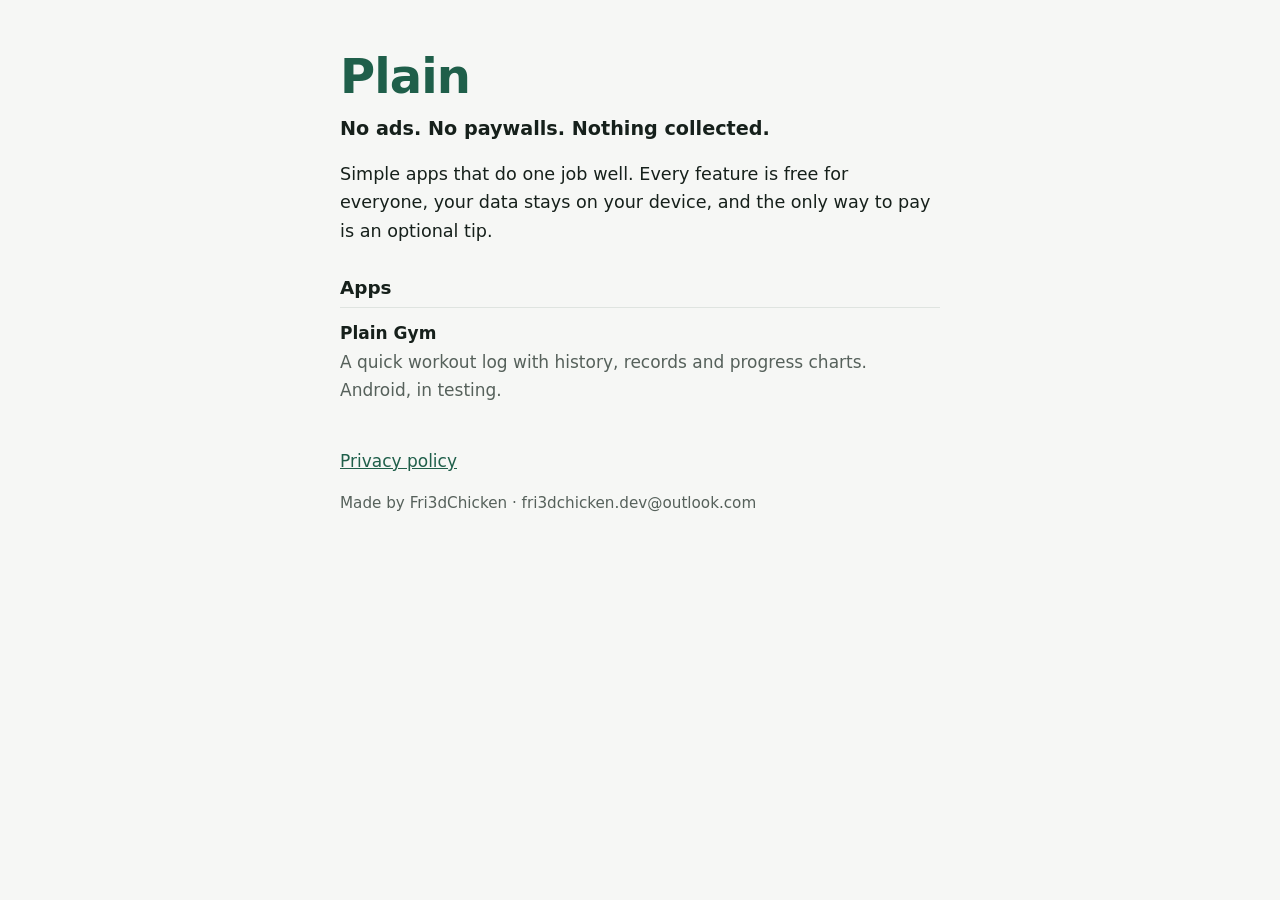
==== index.html @ 64d971ab "Add the Plain page and privacy policy" ====
<!doctype html>
<html lang="en-AU">
<head>
<meta charset="utf-8">
<meta name="viewport" content="width=device-width, initial-scale=1">
<title>Plain</title>
<meta name="description" content="Simple apps with no ads, no paywalls and no data collection.">
<link rel="stylesheet" href="style.css">
</head>
<body>
<main>
  <h1 class="brand">Plain</h1>
  <p class="promise">No ads. No paywalls. Nothing collected.</p>
  <p class="lede">Simple apps that do one job well. Every feature is free for everyone, your data stays on your device, and the only way to pay is an optional tip.</p>

  <h2>Apps</h2>
  <ul class="apps">
    <li>
      <strong>Plain Gym</strong>
      <span>A quick workout log with history, records and progress charts. Android, in testing.</span>
    </li>
  </ul>

  <p class="links"><a href="privacy.html">Privacy policy</a></p>
  <p class="meta">Made by Fri3dChicken · <span class="email">fri3dchicken.dev@outlook.com</span></p>
</main>
</body>
</html>
---- style.css ----
/* Plain: the brand's one page style. Pine is the family colour (docs/brand.md in each app). */
:root {
  --bg: #f6f7f5;
  --fg: #16201b;
  --muted: #56615b;
  --pine: #1f5f4a;
  --line: #dfe4e0;
  color-scheme: light;
}
@media (prefers-color-scheme: dark) {
  :root {
    --bg: #0f1412;
    --fg: #e8eee9;
    --muted: #9aa8a0;
    --pine: #7cc4a8;
    --line: #26302b;
    color-scheme: dark;
  }
}
* { box-sizing: border-box; }
body {
  margin: 0;
  background: var(--bg);
  color: var(--fg);
  font: 17px/1.6 system-ui, -apple-system, "Segoe UI", Roboto, sans-serif;
}
main {
  max-width: 40rem;
  margin: 0 auto;
  padding: 3rem 1.25rem 4rem;
}
h1, h2 { line-height: 1.2; text-wrap: balance; }
h1 { font-size: 2.2rem; margin: 0 0 0.5rem; }
h1.brand { font-size: 3rem; color: var(--pine); letter-spacing: -0.02em; }
h2 { font-size: 1.15rem; margin: 2rem 0 0.5rem; }
p, ul { margin: 0 0 1rem; }
a { color: var(--pine); }
.eyebrow { font-weight: 700; margin-bottom: 0.25rem; }
.eyebrow a { text-decoration: none; }
.meta { color: var(--muted); font-size: 0.95rem; }
.lede { font-size: 1.1rem; }
.promise { font-weight: 700; font-size: 1.2rem; }
.email { user-select: all; }
.apps { list-style: none; padding: 0; }
.apps li {
  border-top: 1px solid var(--line);
  padding: 0.75rem 0;
  display: grid;
  gap: 0.15rem;
}
.apps span { color: var(--muted); }
.links { margin-top: 2rem; }
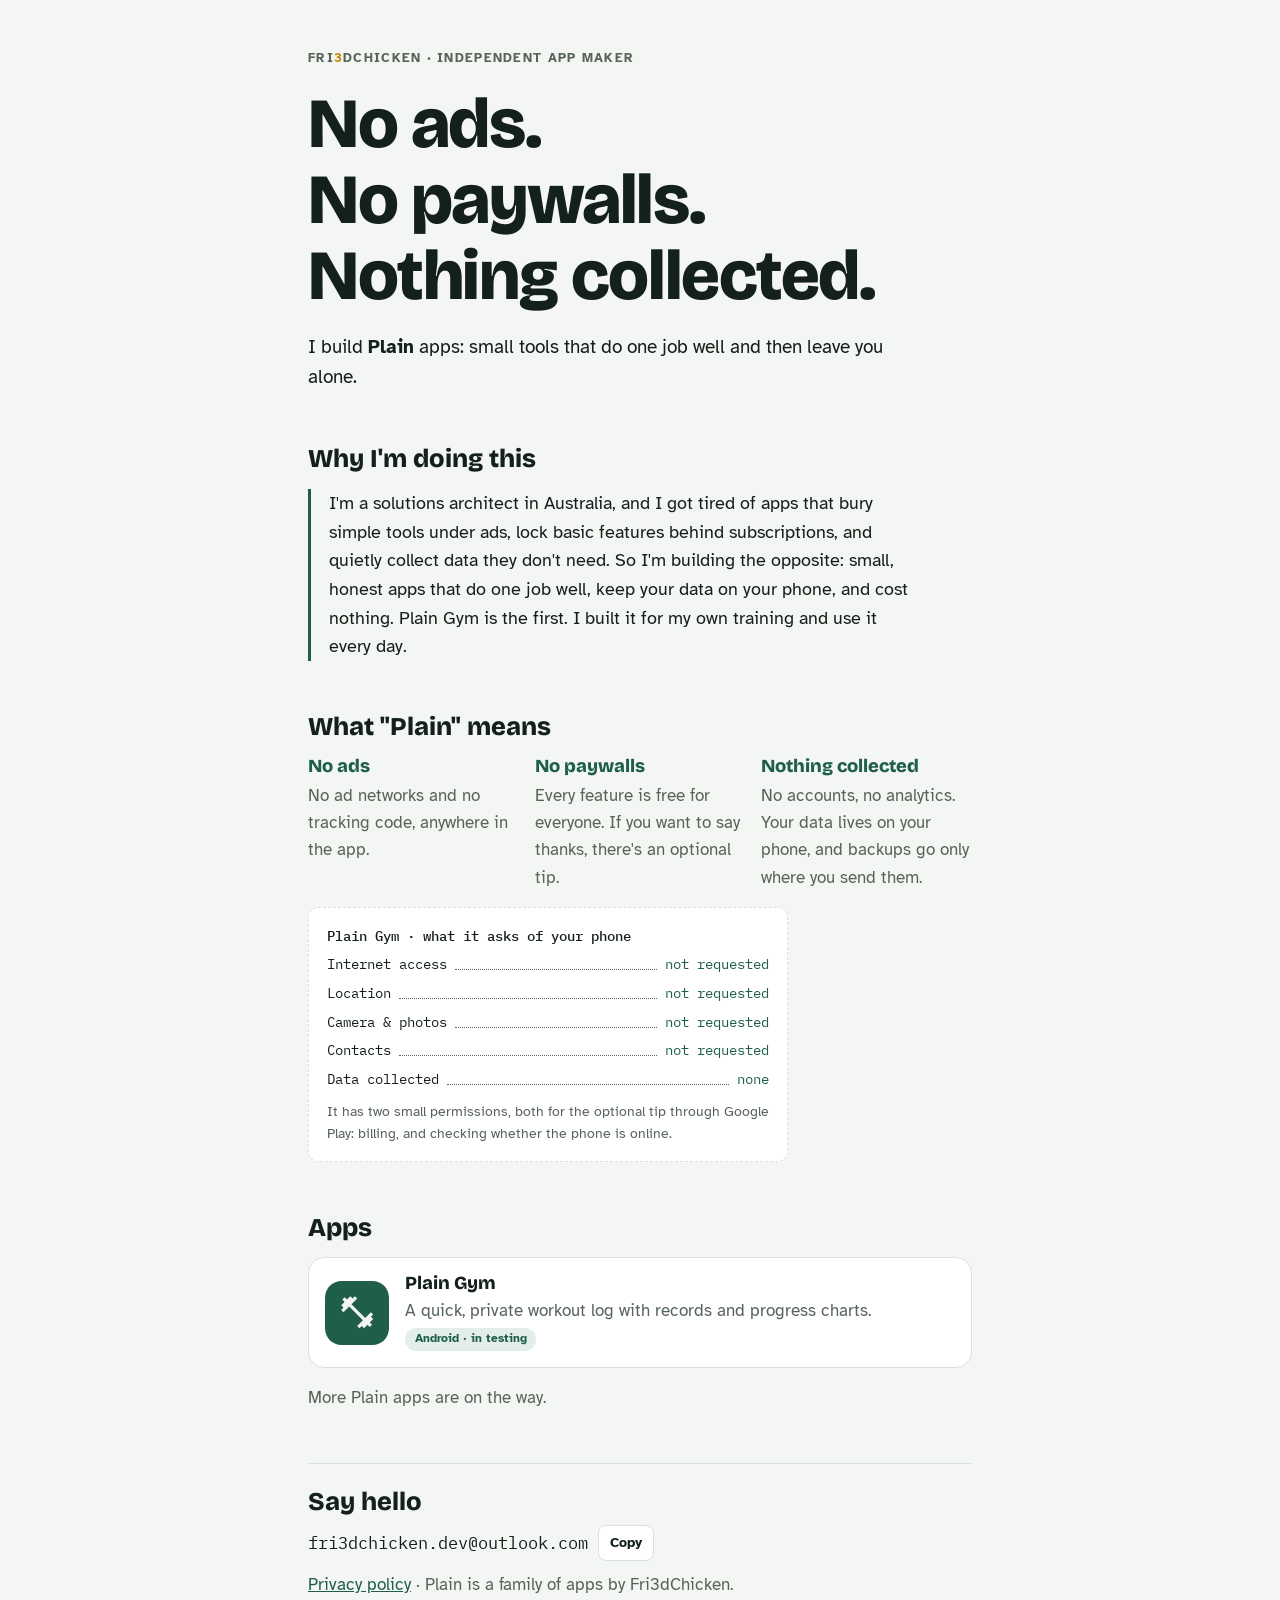
==== commit 0eec9093: "Make the site a developer profile with a Plain Gym page The home page says who Fri3dChicken is, why " ====
--- a/index.html
+++ b/index.html
@@ -3,26 +3,71 @@
 <head>
 <meta charset="utf-8">
 <meta name="viewport" content="width=device-width, initial-scale=1">
-<title>Plain</title>
-<meta name="description" content="Simple apps with no ads, no paywalls and no data collection.">
+<title>Fri3dChicken · Plain apps</title>
+<meta name="description" content="Plain apps by Fri3dChicken: simple apps with no ads, no paywalls and no data collection.">
+<meta property="og:title" content="Fri3dChicken · Plain apps">
+<meta property="og:description" content="No ads. No paywalls. Nothing collected.">
+<meta property="og:image" content="https://fri3dchicken.github.io/icon-512.png">
+<meta property="og:url" content="https://fri3dchicken.github.io/">
+<link rel="icon" href="favicon.png">
+<link rel="preconnect" href="https://fonts.googleapis.com">
+<link rel="preconnect" href="https://fonts.gstatic.com" crossorigin>
+<link rel="stylesheet" href="https://fonts.googleapis.com/css2?family=Atkinson+Hyperlegible:ital,wght@0,400;0,700;1,400&family=Bricolage+Grotesque:opsz,wght@12..96,500;12..96,800&family=IBM+Plex+Mono:wght@400;500&display=swap">
 <link rel="stylesheet" href="style.css">
 </head>
 <body>
-<main>
-  <h1 class="brand">Plain</h1>
-  <p class="promise">No ads. No paywalls. Nothing collected.</p>
-  <p class="lede">Simple apps that do one job well. Every feature is free for everyone, your data stays on your device, and the only way to pay is an optional tip.</p>
+<main class="wrap">
+  <section class="hero">
+    <span class="eyebrow">Fri<span class="three">3</span>dChicken · independent app maker</span>
+    <h1><span>No ads.</span><span>No paywalls.</span><span>Nothing collected.</span></h1>
+    <p class="intro">I build <strong>Plain</strong> apps: small tools that do one job well and then leave you alone.</p>
+  </section>
 
-  <h2>Apps</h2>
-  <ul class="apps">
-    <li>
-      <strong>Plain Gym</strong>
-      <span>A quick workout log with history, records and progress charts. Android, in testing.</span>
-    </li>
-  </ul>
+  <section class="why" aria-labelledby="why-title">
+    <h2 id="why-title">Why I'm doing this</h2>
+    <blockquote>I'm a solutions architect in Australia, and I got tired of apps that bury simple tools under ads, lock basic features behind subscriptions, and quietly collect data they don't need. So I'm building the opposite: small, honest apps that do one job well, keep your data on your phone, and cost nothing. Plain Gym is the first. I built it for my own training and use it every day.</blockquote>
+  </section>
 
-  <p class="links"><a href="privacy.html">Privacy policy</a></p>
-  <p class="meta">Made by Fri3dChicken · <span class="email">fri3dchicken.dev@outlook.com</span></p>
+  <section aria-labelledby="promise-title">
+    <h2 id="promise-title">What "Plain" means</h2>
+    <div class="promise-list">
+      <div><h3>No ads</h3><p class="muted">No ad networks and no tracking code, anywhere in the app.</p></div>
+      <div><h3>No paywalls</h3><p class="muted">Every feature is free for everyone. If you want to say thanks, there's an optional tip.</p></div>
+      <div><h3>Nothing collected</h3><p class="muted">No accounts, no analytics. Your data lives on your phone, and backups go only where you send them.</p></div>
+    </div>
+    <div class="receipt" aria-label="What Plain Gym asks of your phone">
+      <span class="title">Plain Gym · what it asks of your phone</span>
+      <div class="row"><span>Internet access</span><span class="dots"></span><span class="val">not requested</span></div>
+      <div class="row"><span>Location</span><span class="dots"></span><span class="val">not requested</span></div>
+      <div class="row"><span>Camera &amp; photos</span><span class="dots"></span><span class="val">not requested</span></div>
+      <div class="row"><span>Contacts</span><span class="dots"></span><span class="val">not requested</span></div>
+      <div class="row"><span>Data collected</span><span class="dots"></span><span class="val">none</span></div>
+      <p class="note">It has two small permissions, both for the optional tip through Google Play: billing, and checking whether the phone is online.</p>
+    </div>
+  </section>
+
+  <section aria-labelledby="apps-title">
+    <h2 id="apps-title">Apps</h2>
+    <a class="app-card" href="gym/">
+      <span class="icon" aria-hidden="true"><svg viewBox="0 0 24 24"><path fill="#F2F5F1" d="M20.57 14.86L22 13.43 20.57 12 17 15.57 8.43 7 12 3.43 10.57 2 9.14 3.43 7.71 2 5.57 4.14 4.14 2.71 2.71 4.14l1.43 1.43L2 7.71l1.43 1.43L2 10.57 3.43 12 7 8.43 15.57 17 12 20.57 13.43 22l1.43-1.43L16.29 22l2.14-2.14 1.43 1.43 1.43-1.43-1.43-1.43L22 16.29z"/></svg></span>
+      <span class="body">
+        <h3>Plain Gym</h3>
+        <span class="muted">A quick, private workout log with records and progress charts.</span>
+        <span class="chip">Android · in testing</span>
+      </span>
+    </a>
+    <p class="muted">More Plain apps are on the way.</p>
+  </section>
+
+  <section class="contact" aria-labelledby="contact-title">
+    <h2 id="contact-title">Say hello</h2>
+    <div class="email-row">
+      <span class="email">fri3dchicken.dev@outlook.com</span>
+      <button type="button" class="copy" data-copy="fri3dchicken.dev@outlook.com">Copy</button>
+    </div>
+    <p class="muted"><a href="privacy.html">Privacy policy</a> · Plain is a family of apps by Fri3dChicken.</p>
+  </section>
 </main>
+<script src="copy.js"></script>
 </body>
 </html>
--- a/style.css
+++ b/style.css
@@ -1,52 +1,113 @@
-/* Plain: the brand's one page style. Pine is the family colour (docs/brand.md in each app). */
+/* Fri3dChicken · Plain. One narrow, letter-like column: a plain-spoken promise, the maker's reasons,
+   a checkable permissions receipt, then the apps. Pine is the family colour; yolk marks the "3". */
 :root {
-  --bg: #f6f7f5;
-  --fg: #16201b;
-  --muted: #56615b;
+  --bg: #f4f6f3;
+  --surface: #ffffff;
+  --fg: #14201a;
+  --muted: #57645c;
+  --line: #d9e0db;
   --pine: #1f5f4a;
-  --line: #dfe4e0;
+  --pine-soft: #e3eee8;
+  --yolk: #c98a12;
+  --font-display: "Bricolage Grotesque", "Segoe UI", system-ui, sans-serif;
+  --font-body: "Atkinson Hyperlegible", "Segoe UI", system-ui, sans-serif;
+  --font-mono: "IBM Plex Mono", ui-monospace, Consolas, monospace;
   color-scheme: light;
 }
 @media (prefers-color-scheme: dark) {
   :root {
-    --bg: #0f1412;
-    --fg: #e8eee9;
-    --muted: #9aa8a0;
-    --pine: #7cc4a8;
-    --line: #26302b;
+    --bg: #0e1411; --surface: #151d19; --fg: #e6ece8; --muted: #97a69d;
+    --line: #25302a; --pine: #7cc4a8; --pine-soft: #1a2a23; --yolk: #f0b84a;
     color-scheme: dark;
   }
 }
+
 * { box-sizing: border-box; }
 body {
   margin: 0;
   background: var(--bg);
   color: var(--fg);
-  font: 17px/1.6 system-ui, -apple-system, "Segoe UI", Roboto, sans-serif;
+  font-family: var(--font-body);
+  font-size: 1.0625rem;
+  line-height: 1.6;
 }
-main {
-  max-width: 40rem;
+.wrap {
+  max-width: 44rem;
   margin: 0 auto;
-  padding: 3rem 1.25rem 4rem;
+  padding-inline: 1.25rem;
+  padding-block: 1.5rem 4rem;
+  display: grid;
+  gap: 3.25rem;
 }
-h1, h2 { line-height: 1.2; text-wrap: balance; }
-h1 { font-size: 2.2rem; margin: 0 0 0.5rem; }
-h1.brand { font-size: 3rem; color: var(--pine); letter-spacing: -0.02em; }
-h2 { font-size: 1.15rem; margin: 2rem 0 0.5rem; }
-p, ul { margin: 0 0 1rem; }
 a { color: var(--pine); }
-.eyebrow { font-weight: 700; margin-bottom: 0.25rem; }
-.eyebrow a { text-decoration: none; }
-.meta { color: var(--muted); font-size: 0.95rem; }
-.lede { font-size: 1.1rem; }
-.promise { font-weight: 700; font-size: 1.2rem; }
-.email { user-select: all; }
-.apps { list-style: none; padding: 0; }
-.apps li {
-  border-top: 1px solid var(--line);
-  padding: 0.75rem 0;
-  display: grid;
-  gap: 0.15rem;
+a:focus-visible, button:focus-visible { outline: 3px solid var(--yolk); outline-offset: 3px; border-radius: 6px; }
+h1, h2, h3 { font-family: var(--font-display); line-height: 1.08; text-wrap: balance; margin: 0; }
+h2 { font-size: 1.6rem; font-weight: 800; }
+h3 { font-size: 1.15rem; font-weight: 800; }
+p, ul { margin: 0; max-width: 38rem; }
+section { display: grid; gap: 1rem; }
+.muted { color: var(--muted); }
+.eyebrow { font-size: 0.8rem; letter-spacing: 0.1em; text-transform: uppercase; font-weight: 700; color: var(--muted); }
+.eyebrow a { color: inherit; text-decoration: none; }
+.three { color: var(--yolk); }
+
+/* Home */
+.hero { gap: 1.1rem; padding-top: 1.5rem; }
+.hero h1 { font-size: clamp(2.6rem, 9vw, 4.4rem); font-weight: 800; letter-spacing: -0.02em; }
+.hero h1 span { display: block; }
+.hero .intro { font-size: 1.2rem; }
+.why blockquote { margin: 0; padding-left: 1.1rem; border-left: 3px solid var(--pine); font-size: 1.12rem; max-width: 38rem; }
+.promise-list { display: grid; gap: 1rem; grid-template-columns: repeat(auto-fit, minmax(min(100%, 12rem), 1fr)); }
+.promise-list div { display: grid; gap: 0.35rem; align-content: start; }
+.promise-list h3 { color: var(--pine); }
+
+.receipt {
+  font-family: var(--font-mono); font-size: 0.9rem;
+  background: var(--surface); border: 1px dashed var(--line); border-radius: 10px;
+  padding: 1rem 1.1rem; display: grid; gap: 0.35rem; max-width: 30rem;
 }
-.apps span { color: var(--muted); }
-.links { margin-top: 2rem; }
+.receipt .title { font-weight: 500; }
+.receipt .row { display: flex; gap: 0.5rem; }
+.receipt .row span:first-child { flex: 0 0 auto; }
+.receipt .dots { flex: 1 1 auto; border-bottom: 1px dotted var(--muted); transform: translateY(-0.35em); min-width: 1rem; }
+.receipt .val { color: var(--pine); flex: 0 0 auto; }
+.receipt .note { color: var(--muted); font-family: var(--font-body); font-size: 0.85rem; margin-top: 0.35rem; }
+
+.app-card {
+  display: grid; grid-template-columns: auto 1fr; gap: 1rem; align-items: center;
+  background: var(--surface); border: 1px solid var(--line); border-radius: 16px;
+  padding: 1rem; text-decoration: none; color: inherit;
+}
+.app-card:hover { border-color: var(--pine); }
+.app-card .body { display: grid; gap: 0.2rem; min-width: 0; }
+.chip { justify-self: start; font-size: 0.78rem; font-weight: 700; color: var(--pine); background: var(--pine-soft); border-radius: 999px; padding: 0.1rem 0.6rem; }
+/* The app icon keeps its own colours in either theme, as on a phone. */
+.icon { width: 4rem; height: 4rem; border-radius: 26%; background: #1f5f4a; display: grid; place-items: center; flex: none; }
+.icon svg { width: 60%; height: 60%; }
+.icon.big { width: 6rem; height: 6rem; }
+
+.contact { border-top: 1px solid var(--line); padding-top: 1.5rem; gap: 0.6rem; }
+.email-row { display: flex; flex-wrap: wrap; align-items: center; gap: 0.6rem; }
+.email { font-family: var(--font-mono); user-select: all; overflow-wrap: anywhere; }
+.copy {
+  font: inherit; font-size: 0.85rem; font-weight: 700; cursor: pointer;
+  border: 1px solid var(--line); background: var(--surface); color: var(--fg);
+  border-radius: 8px; padding: 0.3rem 0.7rem; min-height: 2.25rem;
+}
+
+/* App page */
+.back { font-weight: 700; text-decoration: none; }
+.app-head { display: flex; flex-wrap: wrap; gap: 1.25rem; align-items: center; }
+.app-head h1 { font-size: clamp(2.4rem, 8vw, 3.6rem); font-weight: 800; letter-spacing: -0.02em; }
+.app-head .tagline { font-size: 1.15rem; }
+.get { background: var(--pine-soft); border-radius: 16px; padding: 1.1rem 1.2rem; gap: 0.6rem; }
+.get strong { font-family: var(--font-display); font-size: 1.2rem; }
+.features { display: grid; gap: 0.9rem; padding: 0; list-style: none; }
+.features li { display: grid; grid-template-columns: 1.4rem 1fr; gap: 0.6rem; }
+.features li::before { content: "▸"; color: var(--pine); font-weight: 700; }
+
+/* Privacy policy */
+.policy h1 { font-size: clamp(2.2rem, 7vw, 3rem); font-weight: 800; }
+.policy h2 { font-size: 1.2rem; margin-top: 0.5rem; }
+.policy ul { padding-left: 1.2rem; display: grid; gap: 0.5rem; }
+.lede { font-size: 1.12rem; }
